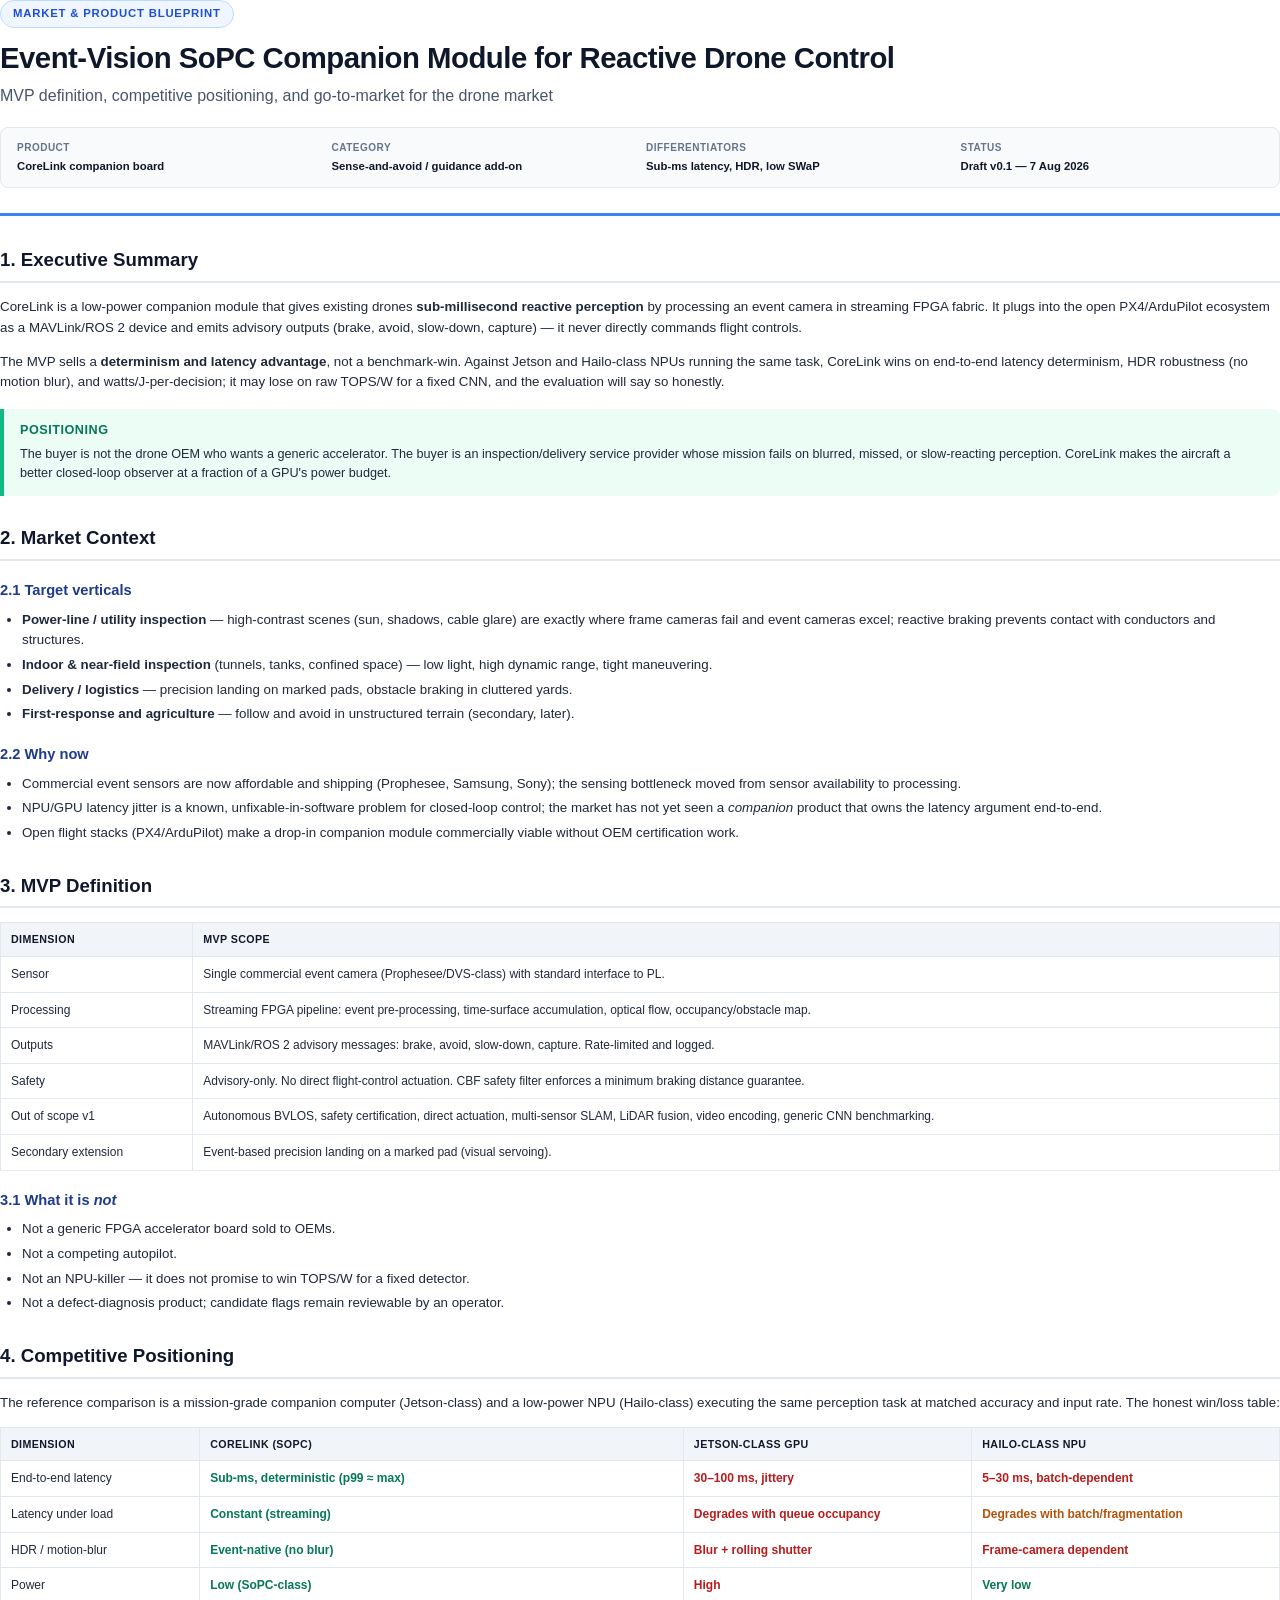
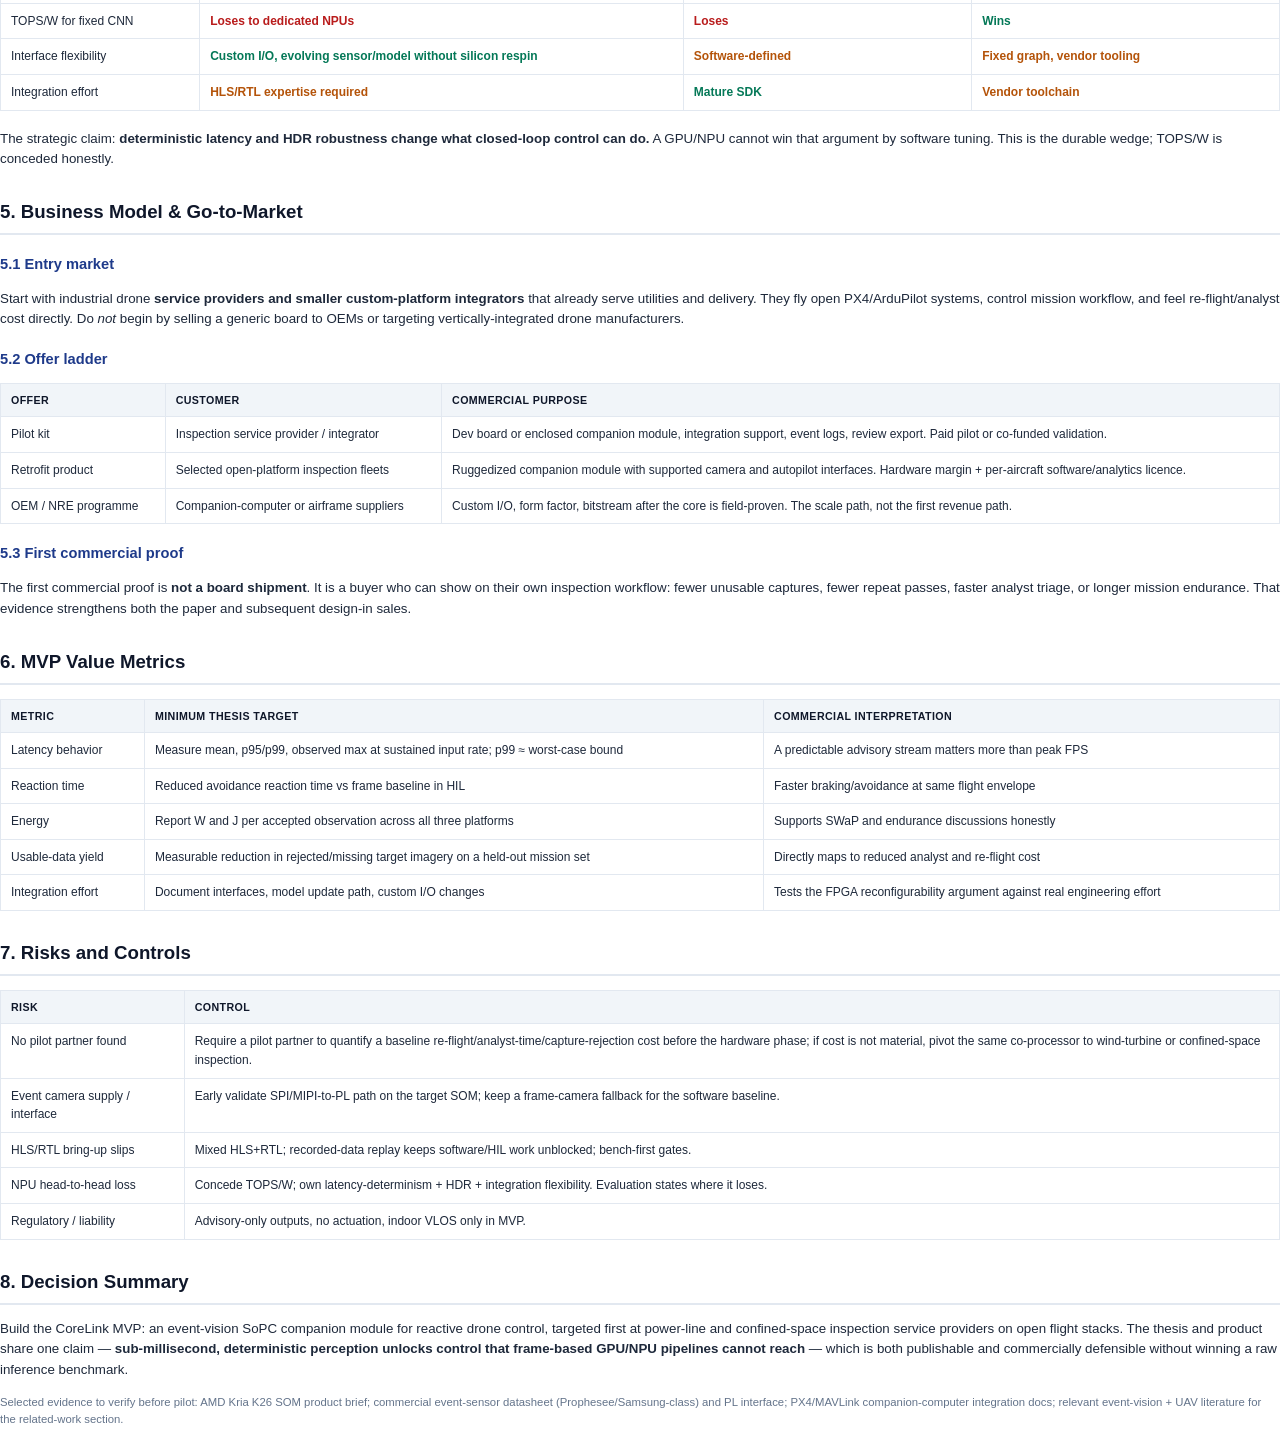
==== docs/market_blueprint.html @ 24603f35 "fix gitignore; commit docs, src, and data scaffold Co-authored-by: monkeycode-ai <monkeycode-ai@chai" ====
<!DOCTYPE html>
<html lang="en">
<head>
<meta charset="UTF-8">
<title>CoreLink: Market &amp; Product Blueprint — Event-Vision SoPC Companion Module for Drones</title>
<style>
    @page {
        size: A4 portrait;
        margin: 1.8cm 1.5cm 1.8cm 1.5cm;
        @bottom-right {
            content: "Page " counter(page) " of " counter(pages);
            font-family: 'Segoe UI', Helvetica, Arial, sans-serif;
            font-size: 8pt;
            color: #64748b;
        }
    }

    * {
        box-sizing: border-box;
    }

    body {
        font-family: 'Segoe UI', -apple-system, BlinkMacSystemFont, Roboto, Helvetica, Arial, sans-serif;
        color: #1e293b;
        line-height: 1.55;
        font-size: 10pt;
        background-color: #ffffff;
        margin: 0;
        padding: 0;
    }

    .cover-container {
        border-bottom: 3px solid #3b82f6;
        padding-bottom: 25px;
        margin-bottom: 30px;
    }

    .doc-badge {
        display: inline-block;
        background-color: #eff6ff;
        color: #1d4ed8;
        font-weight: 700;
        font-size: 8.5pt;
        padding: 4px 12px;
        border-radius: 20px;
        text-transform: uppercase;
        letter-spacing: 0.8px;
        border: 1px solid #bfdbfe;
        margin-bottom: 12px;
    }

    h1.doc-title {
        font-size: 22pt;
        font-weight: 800;
        color: #0f172a;
        margin: 0 0 8px 0;
        line-height: 1.25;
        letter-spacing: -0.5px;
    }

    .doc-subtitle {
        font-size: 12pt;
        color: #475569;
        margin: 0 0 18px 0;
        font-weight: 400;
    }

    .meta-grid {
        display: grid;
        grid-template-columns: repeat(4, 1fr);
        gap: 12px;
        background: #f8fafc;
        border: 1px solid #e2e8f0;
        border-radius: 8px;
        padding: 12px 16px;
        margin-top: 15px;
    }

    .meta-item {
        font-size: 8.5pt;
    }
    .meta-label {
        color: #64748b;
        text-transform: uppercase;
        font-weight: 600;
        font-size: 7.5pt;
        letter-spacing: 0.5px;
    }
    .meta-value {
        color: #0f172a;
        font-weight: 700;
        margin-top: 2px;
    }

    h2 {
        font-size: 14pt;
        color: #0f172a;
        border-bottom: 2px solid #e2e8f0;
        padding-bottom: 6px;
        margin-top: 28px;
        margin-bottom: 14px;
        font-weight: 700;
        page-break-after: avoid;
    }

    h3 {
        font-size: 11pt;
        color: #1e3a8a;
        margin-top: 18px;
        margin-bottom: 8px;
        font-weight: 700;
        page-break-after: avoid;
    }

    .callout {
        border-left: 4px solid #3b82f6;
        background-color: #eff6ff;
        padding: 12px 16px;
        border-radius: 0 8px 8px 0;
        margin: 16px 0;
        page-break-inside: avoid;
    }
    .callout-title {
        font-weight: 700;
        color: #1d4ed8;
        font-size: 9.5pt;
        margin-bottom: 4px;
        text-transform: uppercase;
        letter-spacing: 0.5px;
    }
    .callout-body {
        font-size: 9.5pt;
        color: #1e293b;
    }

    .callout-tip {
        border-left-color: #10b981;
        background-color: #ecfdf5;
    }
    .callout-tip .callout-title {
        color: #047857;
    }

    table {
        width: 100%;
        border-collapse: collapse;
        margin: 12px 0 18px 0;
        font-size: 9pt;
        page-break-inside: avoid;
    }

    th {
        background: #f1f5f9;
        color: #0f172a;
        text-transform: uppercase;
        font-size: 8pt;
        letter-spacing: 0.4px;
        font-weight: 700;
        text-align: left;
        padding: 8px 10px;
        border: 1px solid #e2e8f0;
    }

    td {
        padding: 8px 10px;
        border: 1px solid #e2e8f0;
        vertical-align: top;
    }

    .win {
        color: #047857;
        font-weight: 600;
    }
    .loss {
        color: #b91c1c;
        font-weight: 600;
    }
    .tie {
        color: #b45309;
        font-weight: 600;
    }

    ul, ol {
        margin-top: 4px;
        margin-bottom: 10px;
        padding-left: 22px;
    }
    li {
        margin-bottom: 4px;
    }

    .note {
        font-size: 8.5pt;
        color: #64748b;
    }

    a {
        color: #1d4ed8;
    }
</style>
</head>
<body>

<div class="cover-container">
    <div class="doc-badge">Market &amp; Product Blueprint</div>
    <h1 class="doc-title">Event-Vision SoPC Companion Module for Reactive Drone Control</h1>
    <div class="doc-subtitle">MVP definition, competitive positioning, and go-to-market for the drone market</div>
    <div class="meta-grid">
        <div class="meta-item">
            <div class="meta-label">Product</div>
            <div class="meta-value">CoreLink companion board</div>
        </div>
        <div class="meta-item">
            <div class="meta-label">Category</div>
            <div class="meta-value">Sense-and-avoid / guidance add-on</div>
        </div>
        <div class="meta-item">
            <div class="meta-label">Differentiators</div>
            <div class="meta-value">Sub-ms latency, HDR, low SWaP</div>
        </div>
        <div class="meta-item">
            <div class="meta-label">Status</div>
            <div class="meta-value">Draft v0.1 — 7 Aug 2026</div>
        </div>
    </div>
</div>

<h2>1. Executive Summary</h2>

<p>CoreLink is a low-power companion module that gives existing drones <strong>sub-millisecond reactive perception</strong> by processing an event camera in streaming FPGA fabric. It plugs into the open PX4/ArduPilot ecosystem as a MAVLink/ROS 2 device and emits advisory outputs (brake, avoid, slow-down, capture) — it never directly commands flight controls.</p>

<p>The MVP sells a <strong>determinism and latency advantage</strong>, not a benchmark-win. Against Jetson and Hailo-class NPUs running the same task, CoreLink wins on end-to-end latency determinism, HDR robustness (no motion blur), and watts/J-per-decision; it may lose on raw TOPS/W for a fixed CNN, and the evaluation will say so honestly.</p>

<div class="callout callout-tip">
    <div class="callout-title">Positioning</div>
    <div class="callout-body">The buyer is not the drone OEM who wants a generic accelerator. The buyer is an inspection/delivery service provider whose mission fails on blurred, missed, or slow-reacting perception. CoreLink makes the aircraft a better closed-loop observer at a fraction of a GPU's power budget.</div>
</div>

<h2>2. Market Context</h2>

<h3>2.1 Target verticals</h3>
<ul>
    <li><strong>Power-line / utility inspection</strong> — high-contrast scenes (sun, shadows, cable glare) are exactly where frame cameras fail and event cameras excel; reactive braking prevents contact with conductors and structures.</li>
    <li><strong>Indoor &amp; near-field inspection</strong> (tunnels, tanks, confined space) — low light, high dynamic range, tight maneuvering.</li>
    <li><strong>Delivery / logistics</strong> — precision landing on marked pads, obstacle braking in cluttered yards.</li>
    <li><strong>First-response and agriculture</strong> — follow and avoid in unstructured terrain (secondary, later).</li>
</ul>

<h3>2.2 Why now</h3>
<ul>
    <li>Commercial event sensors are now affordable and shipping (Prophesee, Samsung, Sony); the sensing bottleneck moved from sensor availability to processing.</li>
    <li>NPU/GPU latency jitter is a known, unfixable-in-software problem for closed-loop control; the market has not yet seen a <em>companion</em> product that owns the latency argument end-to-end.</li>
    <li>Open flight stacks (PX4/ArduPilot) make a drop-in companion module commercially viable without OEM certification work.</li>
</ul>

<h2>3. MVP Definition</h2>

<table>
    <tr><th>Dimension</th><th>MVP scope</th></tr>
    <tr><td>Sensor</td><td>Single commercial event camera (Prophesee/DVS-class) with standard interface to PL.</td></tr>
    <tr><td>Processing</td><td>Streaming FPGA pipeline: event pre-processing, time-surface accumulation, optical flow, occupancy/obstacle map.</td></tr>
    <tr><td>Outputs</td><td>MAVLink/ROS 2 advisory messages: brake, avoid, slow-down, capture. Rate-limited and logged.</td></tr>
    <tr><td>Safety</td><td>Advisory-only. No direct flight-control actuation. CBF safety filter enforces a minimum braking distance guarantee.</td></tr>
    <tr><td>Out of scope v1</td><td>Autonomous BVLOS, safety certification, direct actuation, multi-sensor SLAM, LiDAR fusion, video encoding, generic CNN benchmarking.</td></tr>
    <tr><td>Secondary extension</td><td>Event-based precision landing on a marked pad (visual servoing).</td></tr>
</table>

<h3>3.1 What it is <em>not</em></h3>
<ul>
    <li>Not a generic FPGA accelerator board sold to OEMs.</li>
    <li>Not a competing autopilot.</li>
    <li>Not an NPU-killer — it does not promise to win TOPS/W for a fixed detector.</li>
    <li>Not a defect-diagnosis product; candidate flags remain reviewable by an operator.</li>
</ul>

<h2>4. Competitive Positioning</h2>

<p>The reference comparison is a mission-grade companion computer (Jetson-class) and a low-power NPU (Hailo-class) executing the same perception task at matched accuracy and input rate. The honest win/loss table:</p>

<table>
    <tr><th>Dimension</th><th>CoreLink (SoPC)</th><th>Jetson-class GPU</th><th>Hailo-class NPU</th></tr>
    <tr><td>End-to-end latency</td><td class="win">Sub-ms, deterministic (p99 &asymp; max)</td><td class="loss">30&ndash;100 ms, jittery</td><td class="loss">5&ndash;30 ms, batch-dependent</td></tr>
    <tr><td>Latency under load</td><td class="win">Constant (streaming)</td><td class="loss">Degrades with queue occupancy</td><td class="tie">Degrades with batch/fragmentation</td></tr>
    <tr><td>HDR / motion-blur</td><td class="win">Event-native (no blur)</td><td class="loss">Blur + rolling shutter</td><td class="loss">Frame-camera dependent</td></tr>
    <tr><td>Power</td><td class="win">Low (SoPC-class)</td><td class="loss">High</td><td class="win">Very low</td></tr>
    <tr><td>TOPS/W for fixed CNN</td><td class="loss">Loses to dedicated NPUs</td><td class="loss">Loses</td><td class="win">Wins</td></tr>
    <tr><td>Interface flexibility</td><td class="win">Custom I/O, evolving sensor/model without silicon respin</td><td class="tie">Software-defined</td><td class="tie">Fixed graph, vendor tooling</td></tr>
    <tr><td>Integration effort</td><td class="tie">HLS/RTL expertise required</td><td class="win">Mature SDK</td><td class="tie">Vendor toolchain</td></tr>
</table>

<p>The strategic claim: <strong>deterministic latency and HDR robustness change what closed-loop control can do.</strong> A GPU/NPU cannot win that argument by software tuning. This is the durable wedge; TOPS/W is conceded honestly.</p>

<h2>5. Business Model &amp; Go-to-Market</h2>

<h3>5.1 Entry market</h3>
<p>Start with industrial drone <strong>service providers and smaller custom-platform integrators</strong> that already serve utilities and delivery. They fly open PX4/ArduPilot systems, control mission workflow, and feel re-flight/analyst cost directly. Do <em>not</em> begin by selling a generic board to OEMs or targeting vertically-integrated drone manufacturers.</p>

<h3>5.2 Offer ladder</h3>
<table>
    <tr><th>Offer</th><th>Customer</th><th>Commercial purpose</th></tr>
    <tr><td>Pilot kit</td><td>Inspection service provider / integrator</td><td>Dev board or enclosed companion module, integration support, event logs, review export. Paid pilot or co-funded validation.</td></tr>
    <tr><td>Retrofit product</td><td>Selected open-platform inspection fleets</td><td>Ruggedized companion module with supported camera and autopilot interfaces. Hardware margin + per-aircraft software/analytics licence.</td></tr>
    <tr><td>OEM / NRE programme</td><td>Companion-computer or airframe suppliers</td><td>Custom I/O, form factor, bitstream after the core is field-proven. The scale path, not the first revenue path.</td></tr>
</table>

<h3>5.3 First commercial proof</h3>
<p>The first commercial proof is <strong>not a board shipment</strong>. It is a buyer who can show on their own inspection workflow: fewer unusable captures, fewer repeat passes, faster analyst triage, or longer mission endurance. That evidence strengthens both the paper and subsequent design-in sales.</p>

<h2>6. MVP Value Metrics</h2>

<table>
    <tr><th>Metric</th><th>Minimum thesis target</th><th>Commercial interpretation</th></tr>
    <tr><td>Latency behavior</td><td>Measure mean, p95/p99, observed max at sustained input rate; p99 &asymp; worst-case bound</td><td>A predictable advisory stream matters more than peak FPS</td></tr>
    <tr><td>Reaction time</td><td>Reduced avoidance reaction time vs frame baseline in HIL</td><td>Faster braking/avoidance at same flight envelope</td></tr>
    <tr><td>Energy</td><td>Report W and J per accepted observation across all three platforms</td><td>Supports SWaP and endurance discussions honestly</td></tr>
    <tr><td>Usable-data yield</td><td>Measurable reduction in rejected/missing target imagery on a held-out mission set</td><td>Directly maps to reduced analyst and re-flight cost</td></tr>
    <tr><td>Integration effort</td><td>Document interfaces, model update path, custom I/O changes</td><td>Tests the FPGA reconfigurability argument against real engineering effort</td></tr>
</table>

<h2>7. Risks and Controls</h2>

<table>
    <tr><th>Risk</th><th>Control</th></tr>
    <tr><td>No pilot partner found</td><td>Require a pilot partner to quantify a baseline re-flight/analyst-time/capture-rejection cost before the hardware phase; if cost is not material, pivot the same co-processor to wind-turbine or confined-space inspection.</td></tr>
    <tr><td>Event camera supply / interface</td><td>Early validate SPI/MIPI-to-PL path on the target SOM; keep a frame-camera fallback for the software baseline.</td></tr>
    <tr><td>HLS/RTL bring-up slips</td><td>Mixed HLS+RTL; recorded-data replay keeps software/HIL work unblocked; bench-first gates.</td></tr>
    <tr><td>NPU head-to-head loss</td><td>Concede TOPS/W; own latency-determinism + HDR + integration flexibility. Evaluation states where it loses.</td></tr>
    <tr><td>Regulatory / liability</td><td>Advisory-only outputs, no actuation, indoor VLOS only in MVP.</td></tr>
</table>

<h2>8. Decision Summary</h2>

<p>Build the CoreLink MVP: an event-vision SoPC companion module for reactive drone control, targeted first at power-line and confined-space inspection service providers on open flight stacks. The thesis and product share one claim — <strong>sub-millisecond, deterministic perception unlocks control that frame-based GPU/NPU pipelines cannot reach</strong> — which is both publishable and commercially defensible without winning a raw inference benchmark.</p>

<p class="note">Selected evidence to verify before pilot: AMD Kria K26 SOM product brief; commercial event-sensor datasheet (Prophesee/Samsung-class) and PL interface; PX4/MAVLink companion-computer integration docs; relevant event-vision + UAV literature for the related-work section.</p>

</body>
</html>
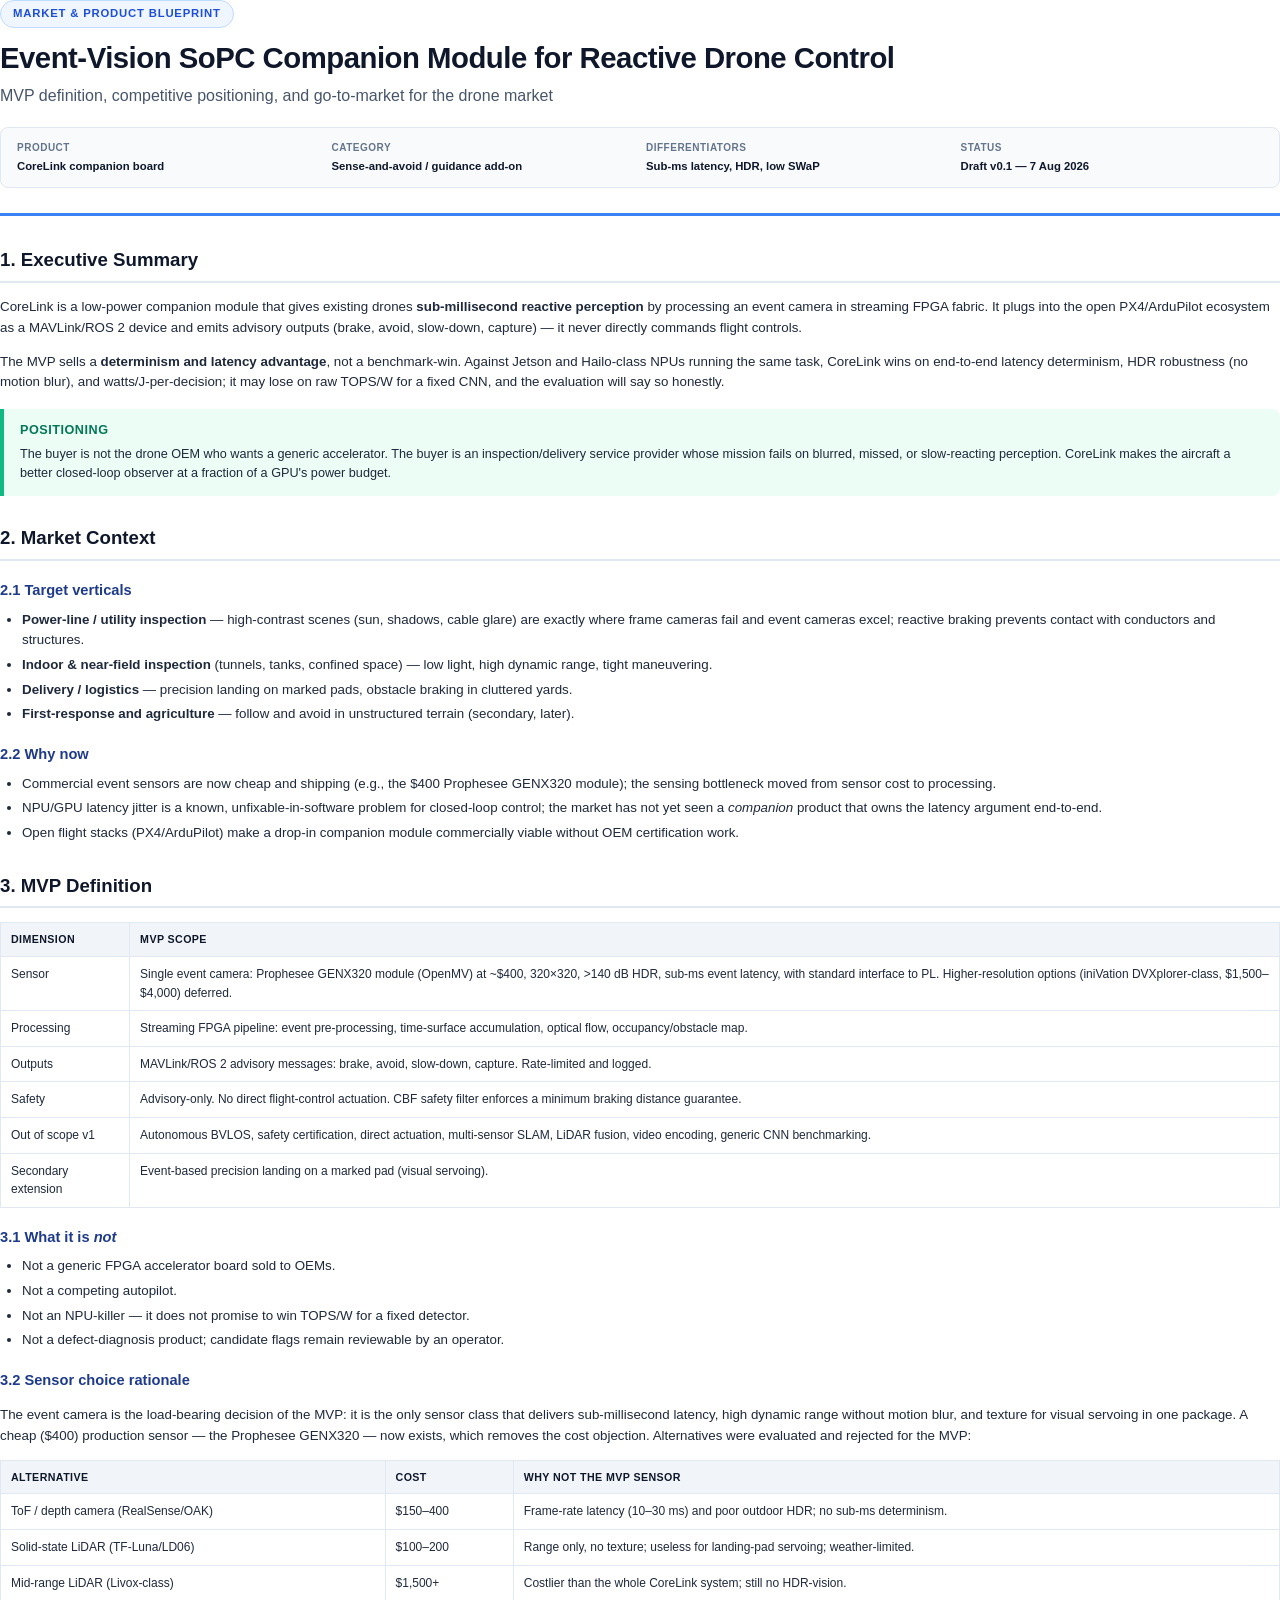
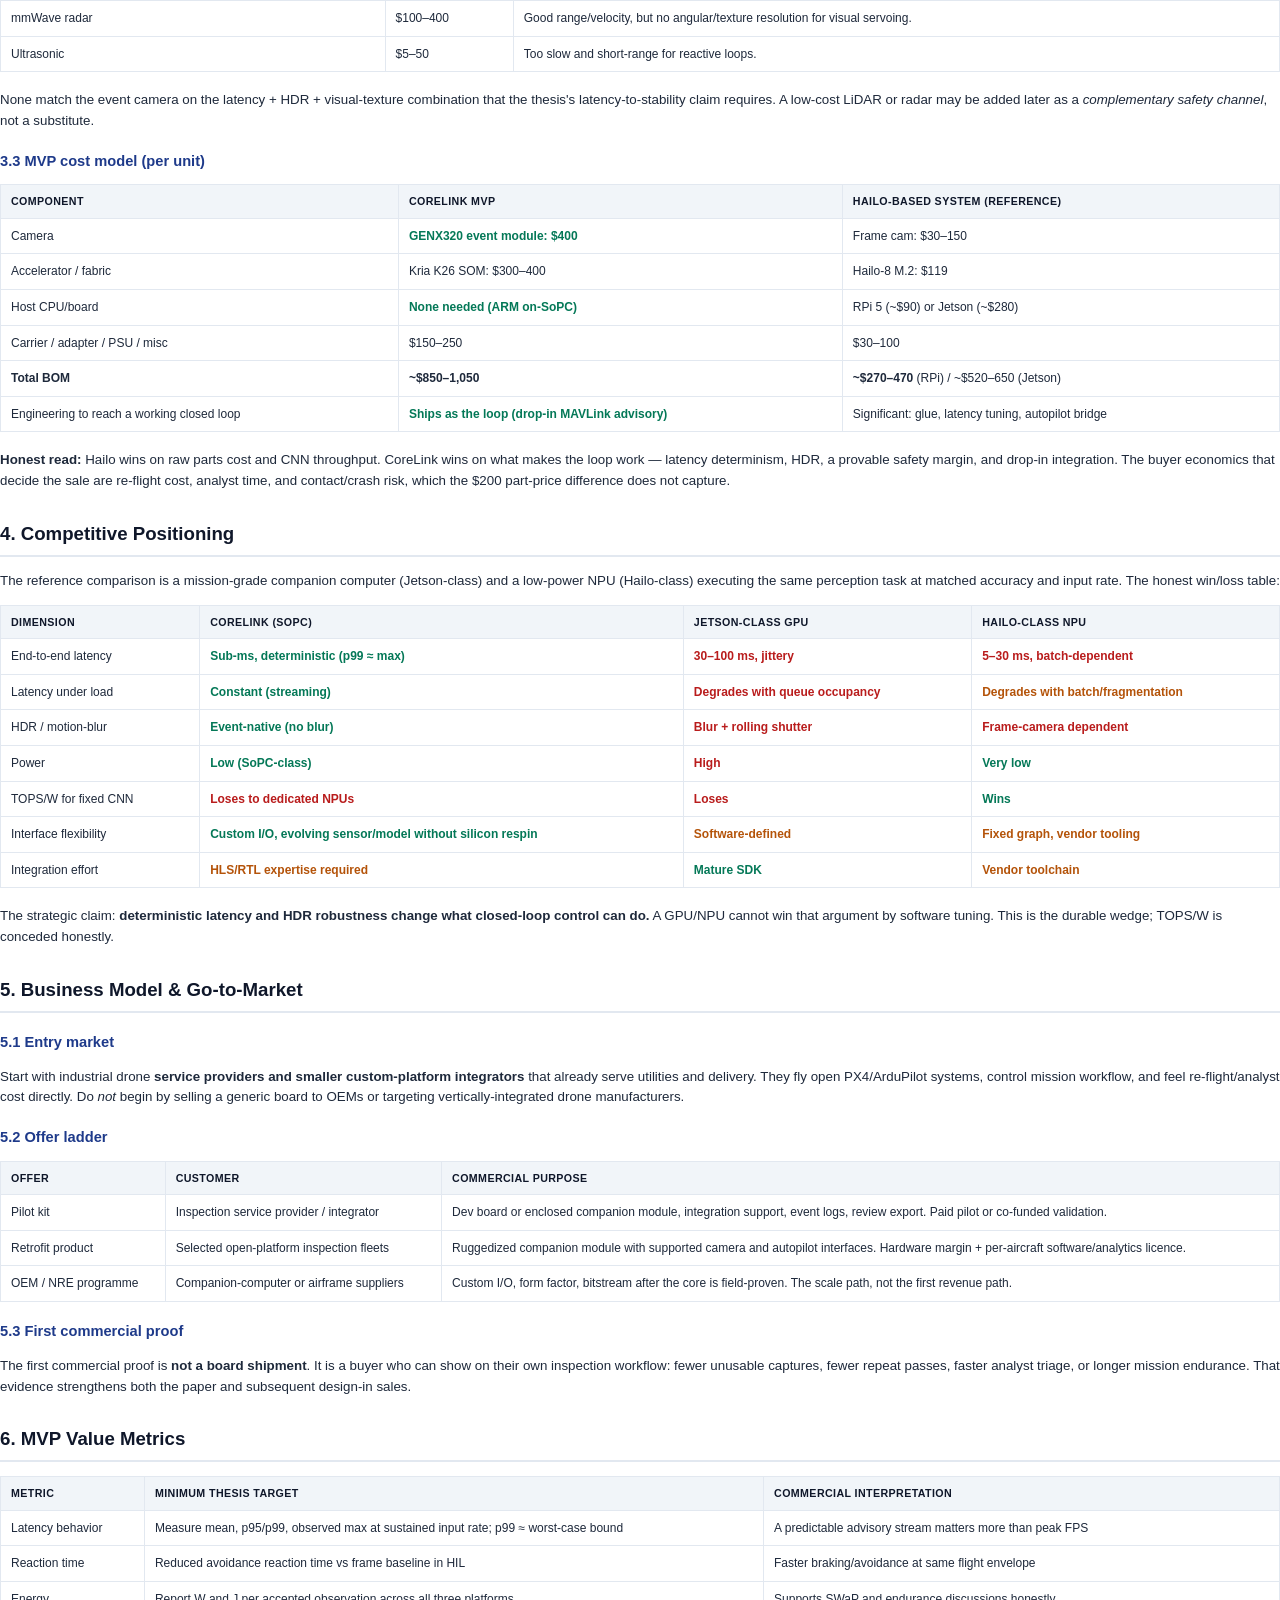
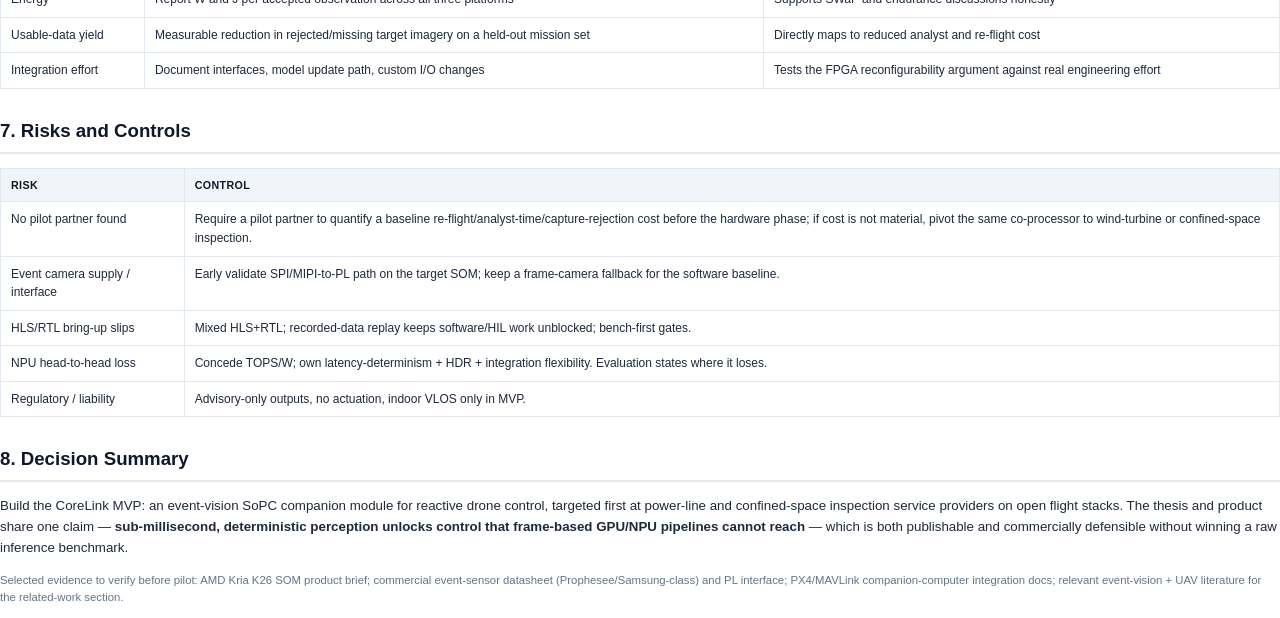
==== commit dce1d091: "update market blueprint: GENX320 $400 camera, sensor rationale, MVP cost model Co-authored-by: monke" ====
--- a/docs/market_blueprint.html
+++ b/docs/market_blueprint.html
@@ -248,7 +248,7 @@
 
 <h3>2.2 Why now</h3>
 <ul>
-    <li>Commercial event sensors are now affordable and shipping (Prophesee, Samsung, Sony); the sensing bottleneck moved from sensor availability to processing.</li>
+    <li>Commercial event sensors are now cheap and shipping (e.g., the $400 Prophesee GENX320 module); the sensing bottleneck moved from sensor cost to processing.</li>
     <li>NPU/GPU latency jitter is a known, unfixable-in-software problem for closed-loop control; the market has not yet seen a <em>companion</em> product that owns the latency argument end-to-end.</li>
     <li>Open flight stacks (PX4/ArduPilot) make a drop-in companion module commercially viable without OEM certification work.</li>
 </ul>
@@ -257,7 +257,7 @@
 
 <table>
     <tr><th>Dimension</th><th>MVP scope</th></tr>
-    <tr><td>Sensor</td><td>Single commercial event camera (Prophesee/DVS-class) with standard interface to PL.</td></tr>
+    <tr><td>Sensor</td><td>Single event camera: Prophesee GENX320 module (OpenMV) at ~$400, 320&times;320, &gt;140 dB HDR, sub-ms event latency, with standard interface to PL. Higher-resolution options (iniVation DVXplorer-class, $1,500&ndash;$4,000) deferred.</td></tr>
     <tr><td>Processing</td><td>Streaming FPGA pipeline: event pre-processing, time-surface accumulation, optical flow, occupancy/obstacle map.</td></tr>
     <tr><td>Outputs</td><td>MAVLink/ROS 2 advisory messages: brake, avoid, slow-down, capture. Rate-limited and logged.</td></tr>
     <tr><td>Safety</td><td>Advisory-only. No direct flight-control actuation. CBF safety filter enforces a minimum braking distance guarantee.</td></tr>
@@ -272,6 +272,30 @@
     <li>Not an NPU-killer — it does not promise to win TOPS/W for a fixed detector.</li>
     <li>Not a defect-diagnosis product; candidate flags remain reviewable by an operator.</li>
 </ul>
+
+<h3>3.2 Sensor choice rationale</h3>
+<p>The event camera is the load-bearing decision of the MVP: it is the only sensor class that delivers sub-millisecond latency, high dynamic range without motion blur, and texture for visual servoing in one package. A cheap ($400) production sensor — the Prophesee GENX320 — now exists, which removes the cost objection. Alternatives were evaluated and rejected for the MVP:</p>
+<table>
+    <tr><th>Alternative</th><th>Cost</th><th>Why not the MVP sensor</th></tr>
+    <tr><td>ToF / depth camera (RealSense/OAK)</td><td>$150&ndash;400</td><td>Frame-rate latency (10&ndash;30 ms) and poor outdoor HDR; no sub-ms determinism.</td></tr>
+    <tr><td>Solid-state LiDAR (TF-Luna/LD06)</td><td>$100&ndash;200</td><td>Range only, no texture; useless for landing-pad servoing; weather-limited.</td></tr>
+    <tr><td>Mid-range LiDAR (Livox-class)</td><td>$1,500+</td><td>Costlier than the whole CoreLink system; still no HDR-vision.</td></tr>
+    <tr><td>mmWave radar</td><td>$100&ndash;400</td><td>Good range/velocity, but no angular/texture resolution for visual servoing.</td></tr>
+    <tr><td>Ultrasonic</td><td>$5&ndash;50</td><td>Too slow and short-range for reactive loops.</td></tr>
+</table>
+<p>None match the event camera on the latency + HDR + visual-texture combination that the thesis's latency-to-stability claim requires. A low-cost LiDAR or radar may be added later as a <em>complementary safety channel</em>, not a substitute.</p>
+
+<h3>3.3 MVP cost model (per unit)</h3>
+<table>
+    <tr><th>Component</th><th>CoreLink MVP</th><th>Hailo-based system (reference)</th></tr>
+    <tr><td>Camera</td><td class="win">GENX320 event module: $400</td><td>Frame cam: $30&ndash;150</td></tr>
+    <tr><td>Accelerator / fabric</td><td>Kria K26 SOM: $300&ndash;400</td><td>Hailo-8 M.2: $119</td></tr>
+    <tr><td>Host CPU/board</td><td class="win">None needed (ARM on-SoPC)</td><td>RPi 5 (~$90) or Jetson (~$280)</td></tr>
+    <tr><td>Carrier / adapter / PSU / misc</td><td>$150&ndash;250</td><td>$30&ndash;100</td></tr>
+    <tr><td><strong>Total BOM</strong></td><td><strong>~$850&ndash;1,050</strong></td><td><strong>~$270&ndash;470</strong> (RPi) / ~$520&ndash;650 (Jetson)</td></tr>
+    <tr><td>Engineering to reach a working closed loop</td><td class="win">Ships as the loop (drop-in MAVLink advisory)</td><td>Significant: glue, latency tuning, autopilot bridge</td></tr>
+</table>
+<p><strong>Honest read:</strong> Hailo wins on raw parts cost and CNN throughput. CoreLink wins on what makes the loop work — latency determinism, HDR, a provable safety margin, and drop-in integration. The buyer economics that decide the sale are re-flight cost, analyst time, and contact/crash risk, which the $200 part-price difference does not capture.</p>
 
 <h2>4. Competitive Positioning</h2>
 
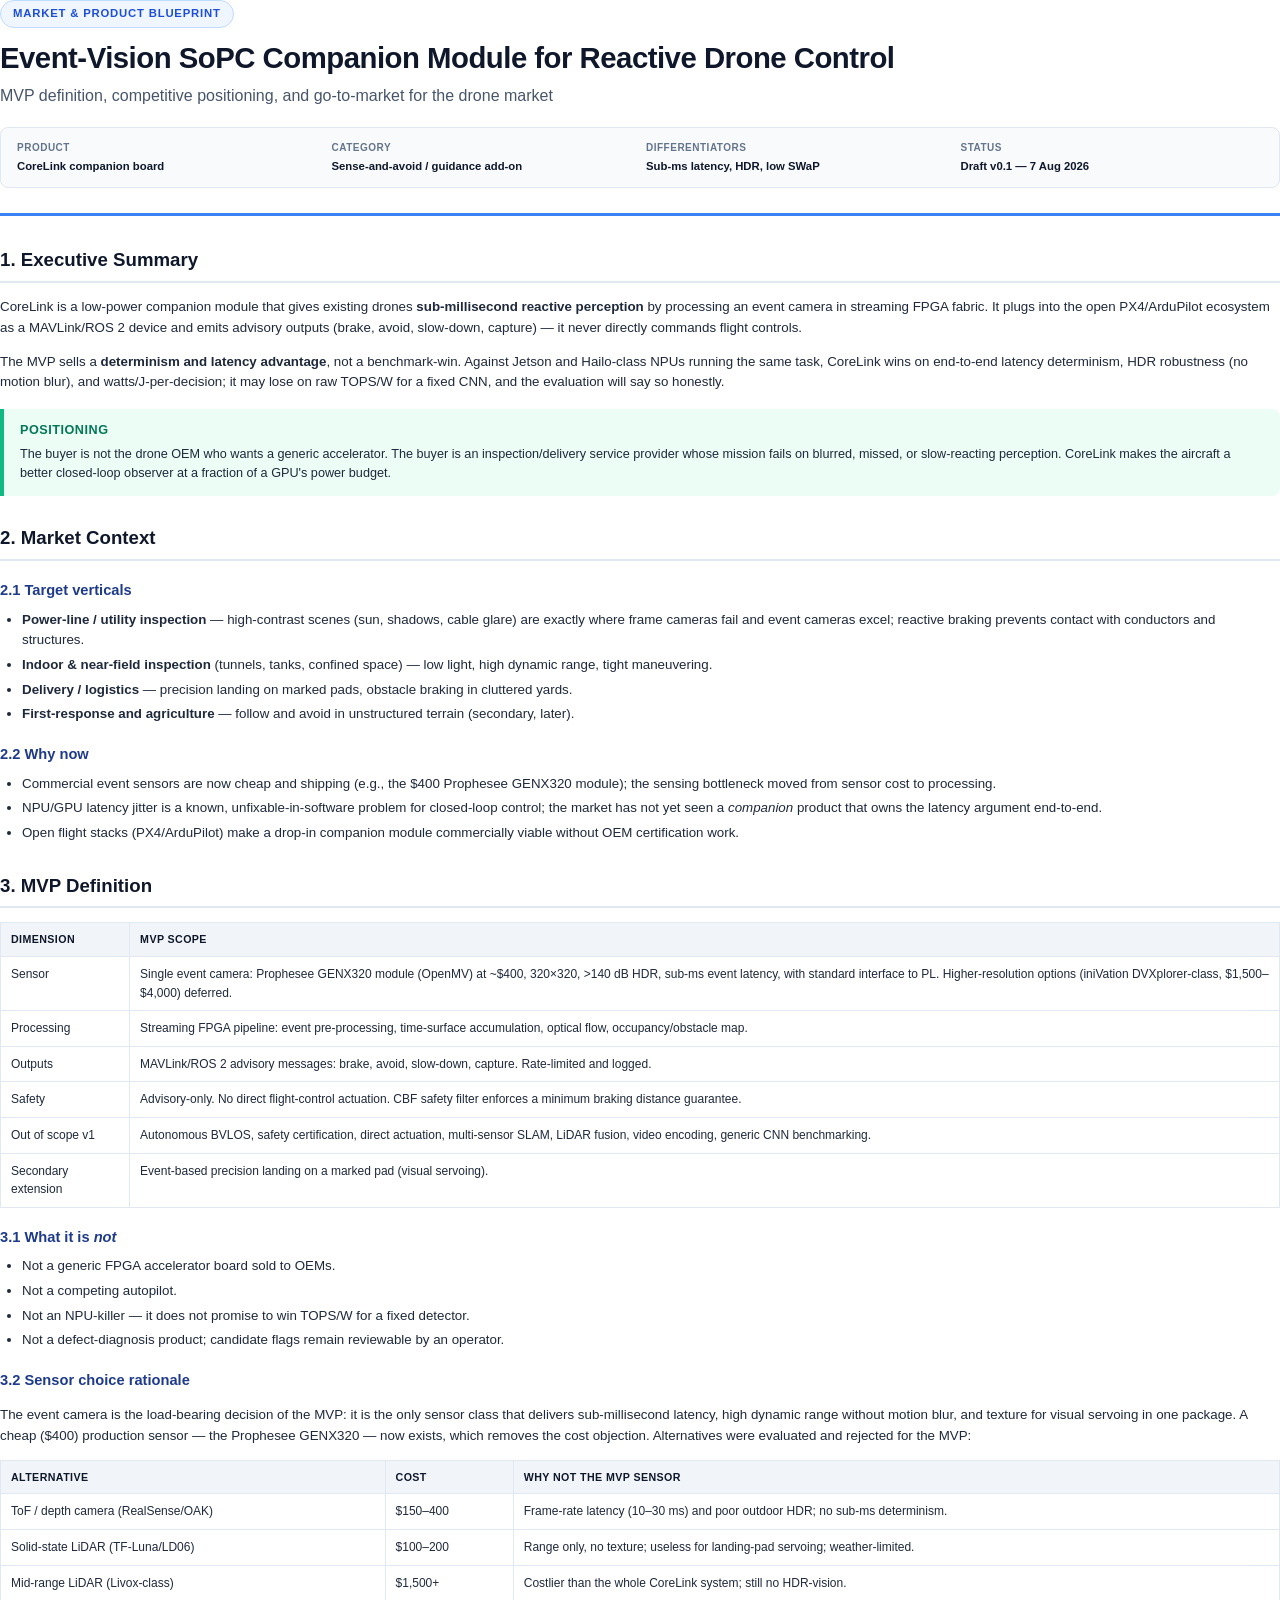
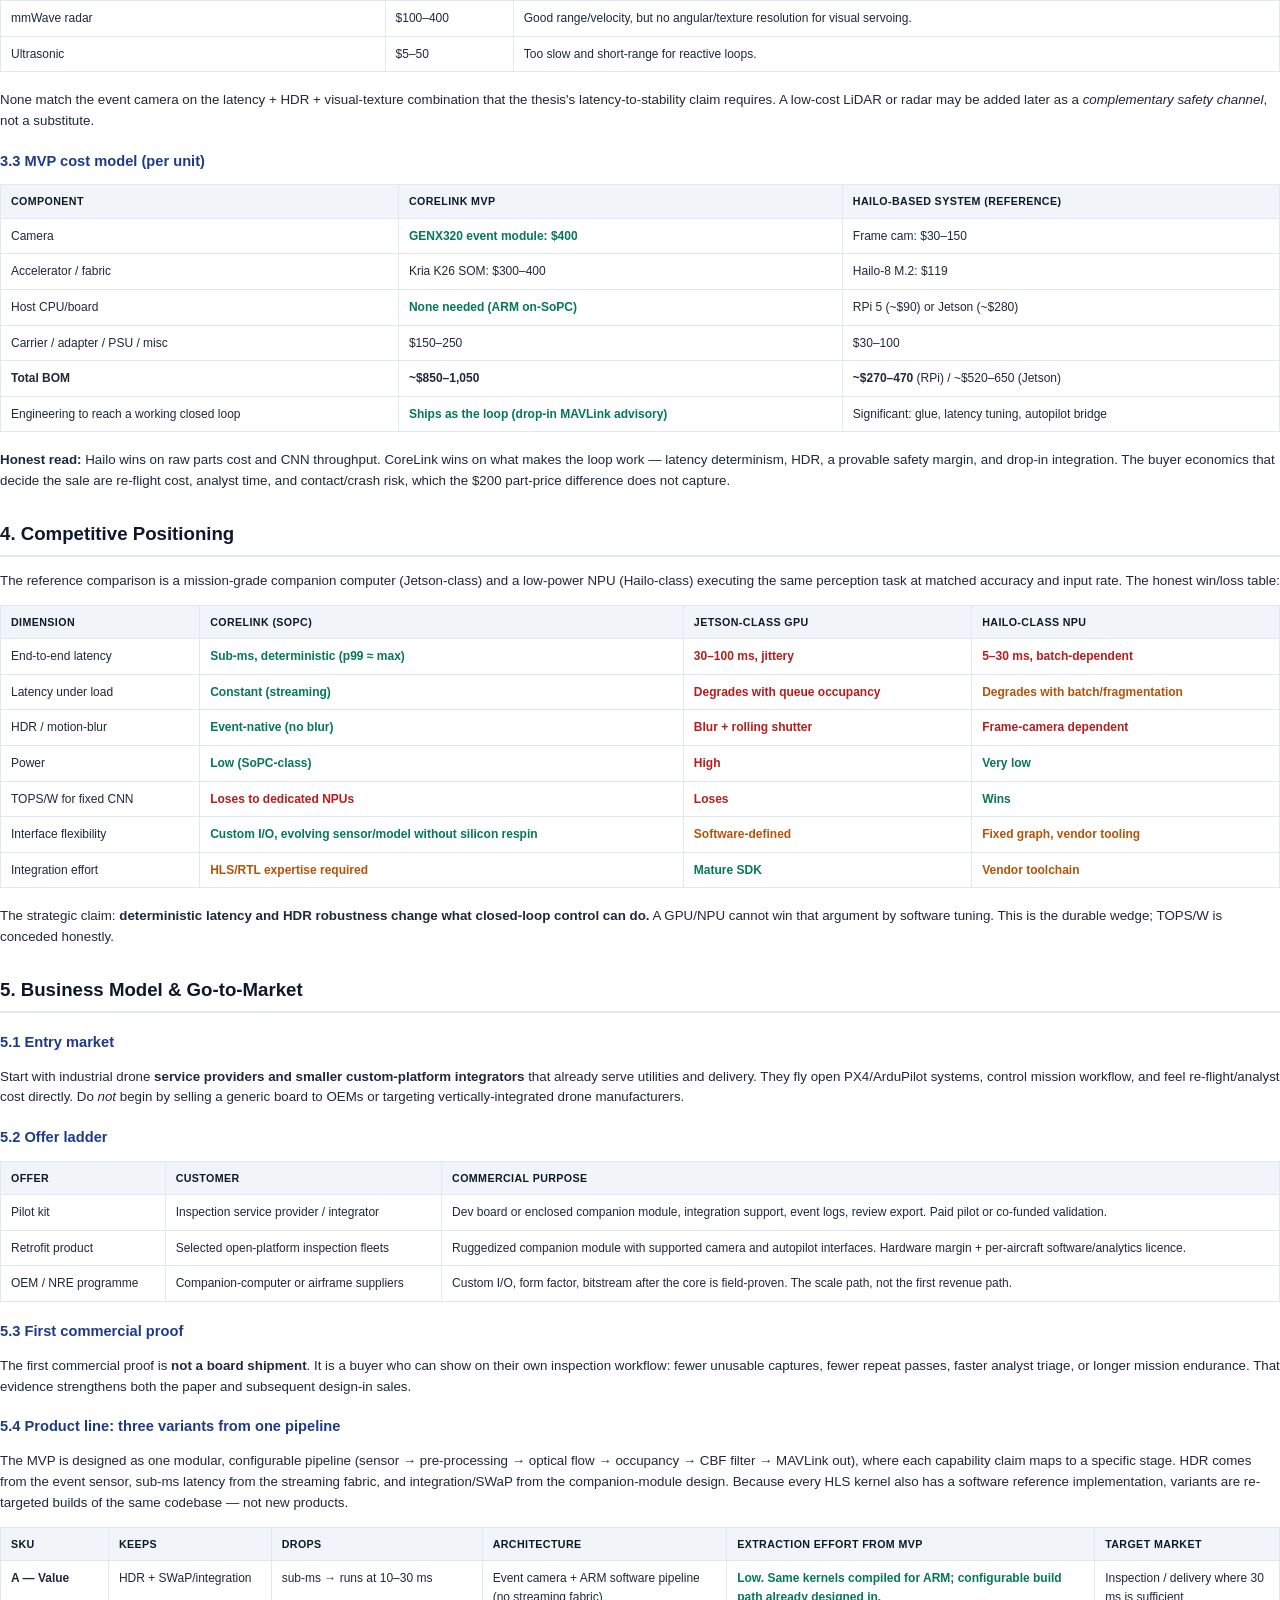
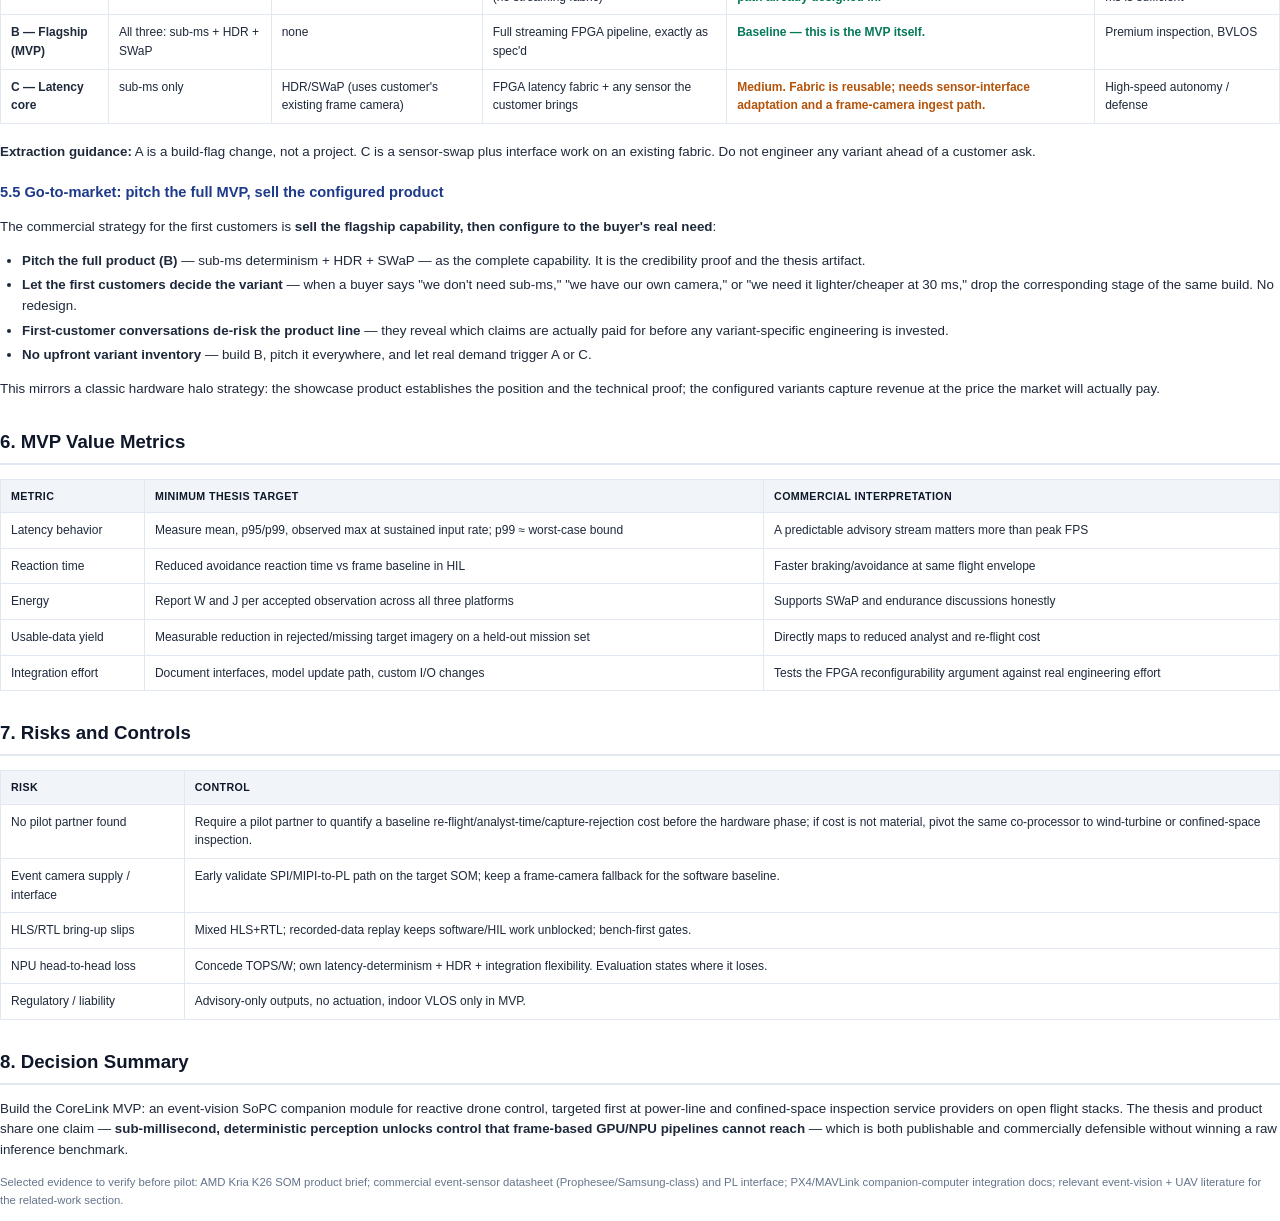
==== commit a34c4cc3: "add product line strategy (variants A/B/C) and GTM to blueprint; add hardware list to thesis proposa" ====
--- a/docs/market_blueprint.html
+++ b/docs/market_blueprint.html
@@ -330,6 +330,26 @@
 <h3>5.3 First commercial proof</h3>
 <p>The first commercial proof is <strong>not a board shipment</strong>. It is a buyer who can show on their own inspection workflow: fewer unusable captures, fewer repeat passes, faster analyst triage, or longer mission endurance. That evidence strengthens both the paper and subsequent design-in sales.</p>
 
+<h3>5.4 Product line: three variants from one pipeline</h3>
+<p>The MVP is designed as one modular, configurable pipeline (sensor &rarr; pre-processing &rarr; optical flow &rarr; occupancy &rarr; CBF filter &rarr; MAVLink out), where each capability claim maps to a specific stage. HDR comes from the event sensor, sub-ms latency from the streaming fabric, and integration/SWaP from the companion-module design. Because every HLS kernel also has a software reference implementation, variants are re-targeted builds of the same codebase — not new products.</p>
+<table>
+    <tr><th>SKU</th><th>Keeps</th><th>Drops</th><th>Architecture</th><th>Extraction effort from MVP</th><th>Target market</th></tr>
+    <tr><td><strong>A &mdash; Value</strong></td><td>HDR + SWaP/integration</td><td>sub-ms &rarr; runs at 10&ndash;30 ms</td><td>Event camera + ARM software pipeline (no streaming fabric)</td><td class="win"><strong>Low.</strong> Same kernels compiled for ARM; configurable build path already designed in.</td><td>Inspection / delivery where 30 ms is sufficient</td></tr>
+    <tr><td><strong>B &mdash; Flagship (MVP)</strong></td><td>All three: sub-ms + HDR + SWaP</td><td>none</td><td>Full streaming FPGA pipeline, exactly as spec'd</td><td class="win">Baseline &mdash; this is the MVP itself.</td><td>Premium inspection, BVLOS</td></tr>
+    <tr><td><strong>C &mdash; Latency core</strong></td><td>sub-ms only</td><td>HDR/SWaP (uses customer's existing frame camera)</td><td>FPGA latency fabric + any sensor the customer brings</td><td class="tie"><strong>Medium.</strong> Fabric is reusable; needs sensor-interface adaptation and a frame-camera ingest path.</td><td>High-speed autonomy / defense</td></tr>
+</table>
+<p><strong>Extraction guidance:</strong> A is a build-flag change, not a project. C is a sensor-swap plus interface work on an existing fabric. Do not engineer any variant ahead of a customer ask.</p>
+
+<h3>5.5 Go-to-market: pitch the full MVP, sell the configured product</h3>
+<p>The commercial strategy for the first customers is <strong>sell the flagship capability, then configure to the buyer's real need</strong>:</p>
+<ul>
+    <li><strong>Pitch the full product (B)</strong> — sub-ms determinism + HDR + SWaP — as the complete capability. It is the credibility proof and the thesis artifact.</li>
+    <li><strong>Let the first customers decide the variant</strong> — when a buyer says "we don't need sub-ms," "we have our own camera," or "we need it lighter/cheaper at 30 ms," drop the corresponding stage of the same build. No redesign.</li>
+    <li><strong>First-customer conversations de-risk the product line</strong> — they reveal which claims are actually paid for before any variant-specific engineering is invested.</li>
+    <li><strong>No upfront variant inventory</strong> — build B, pitch it everywhere, and let real demand trigger A or C.</li>
+</ul>
+<p>This mirrors a classic hardware halo strategy: the showcase product establishes the position and the technical proof; the configured variants capture revenue at the price the market will actually pay.</p>
+
 <h2>6. MVP Value Metrics</h2>
 
 <table>
